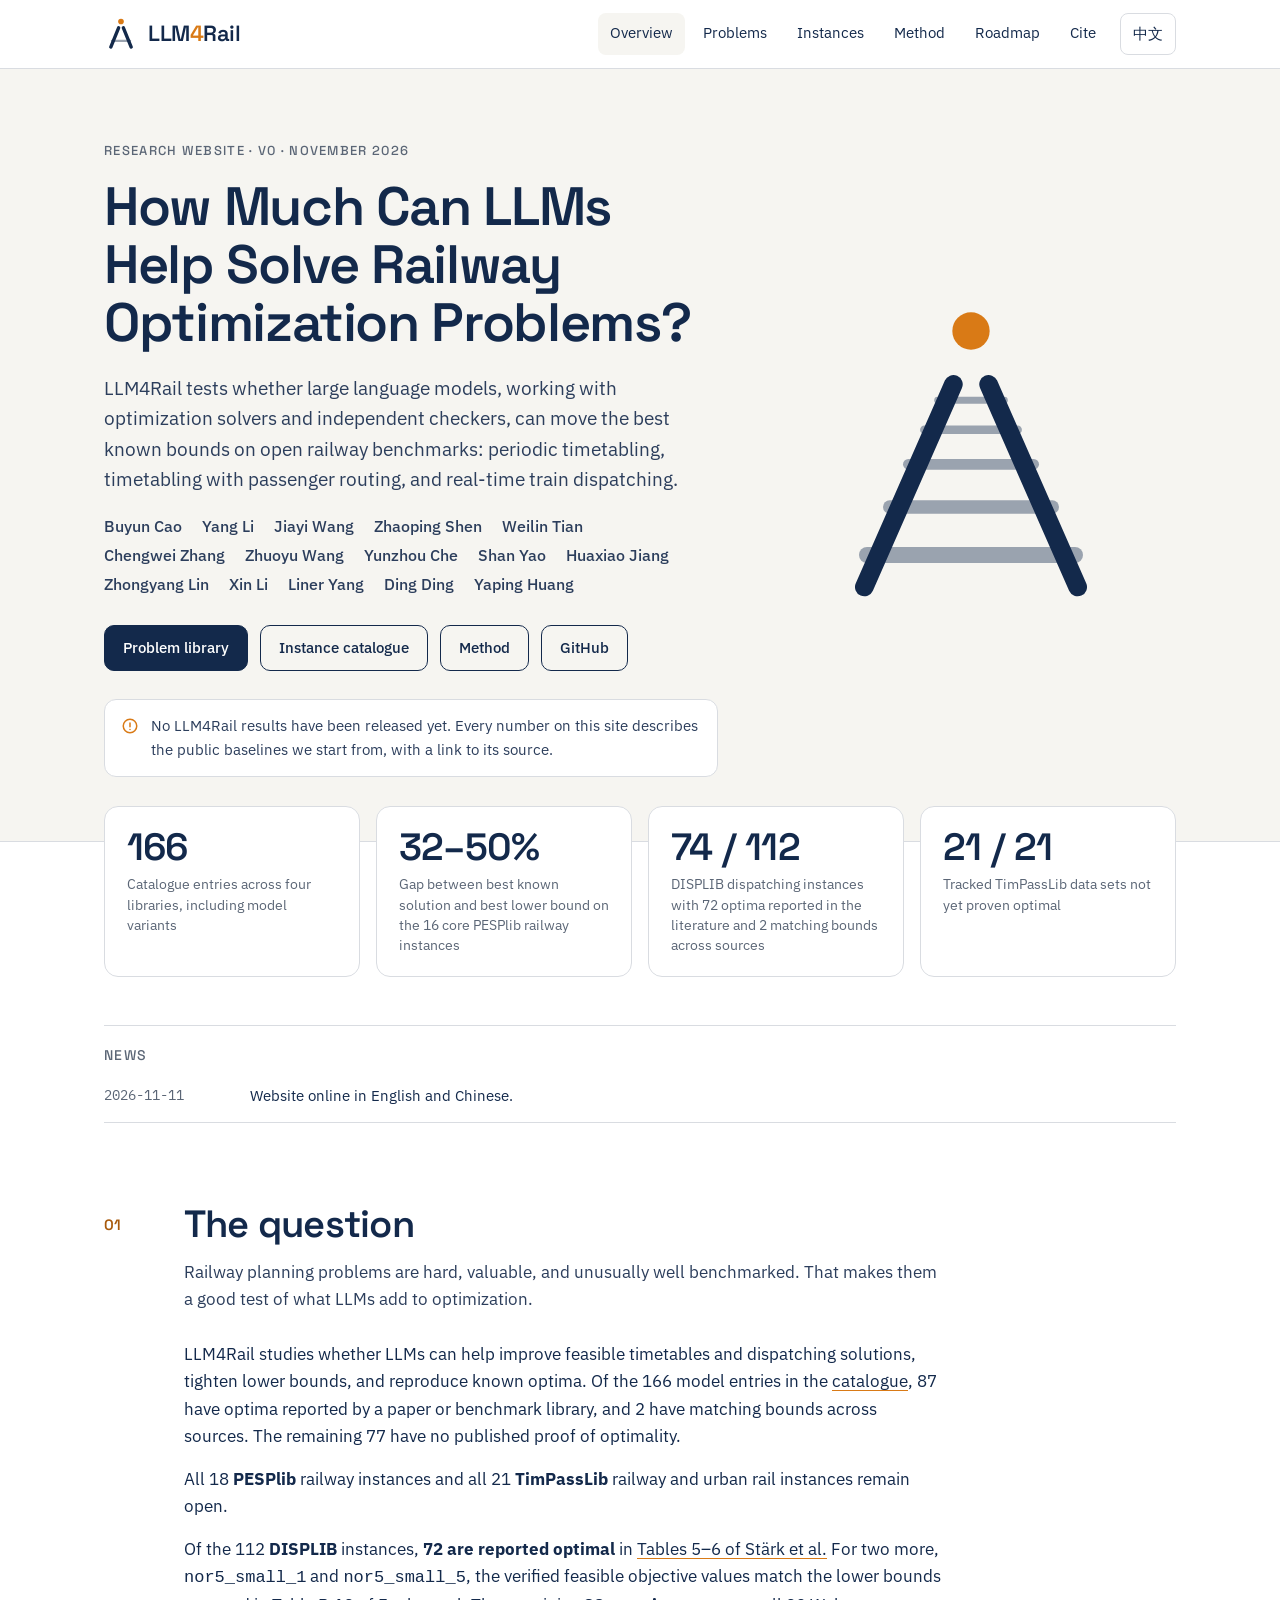
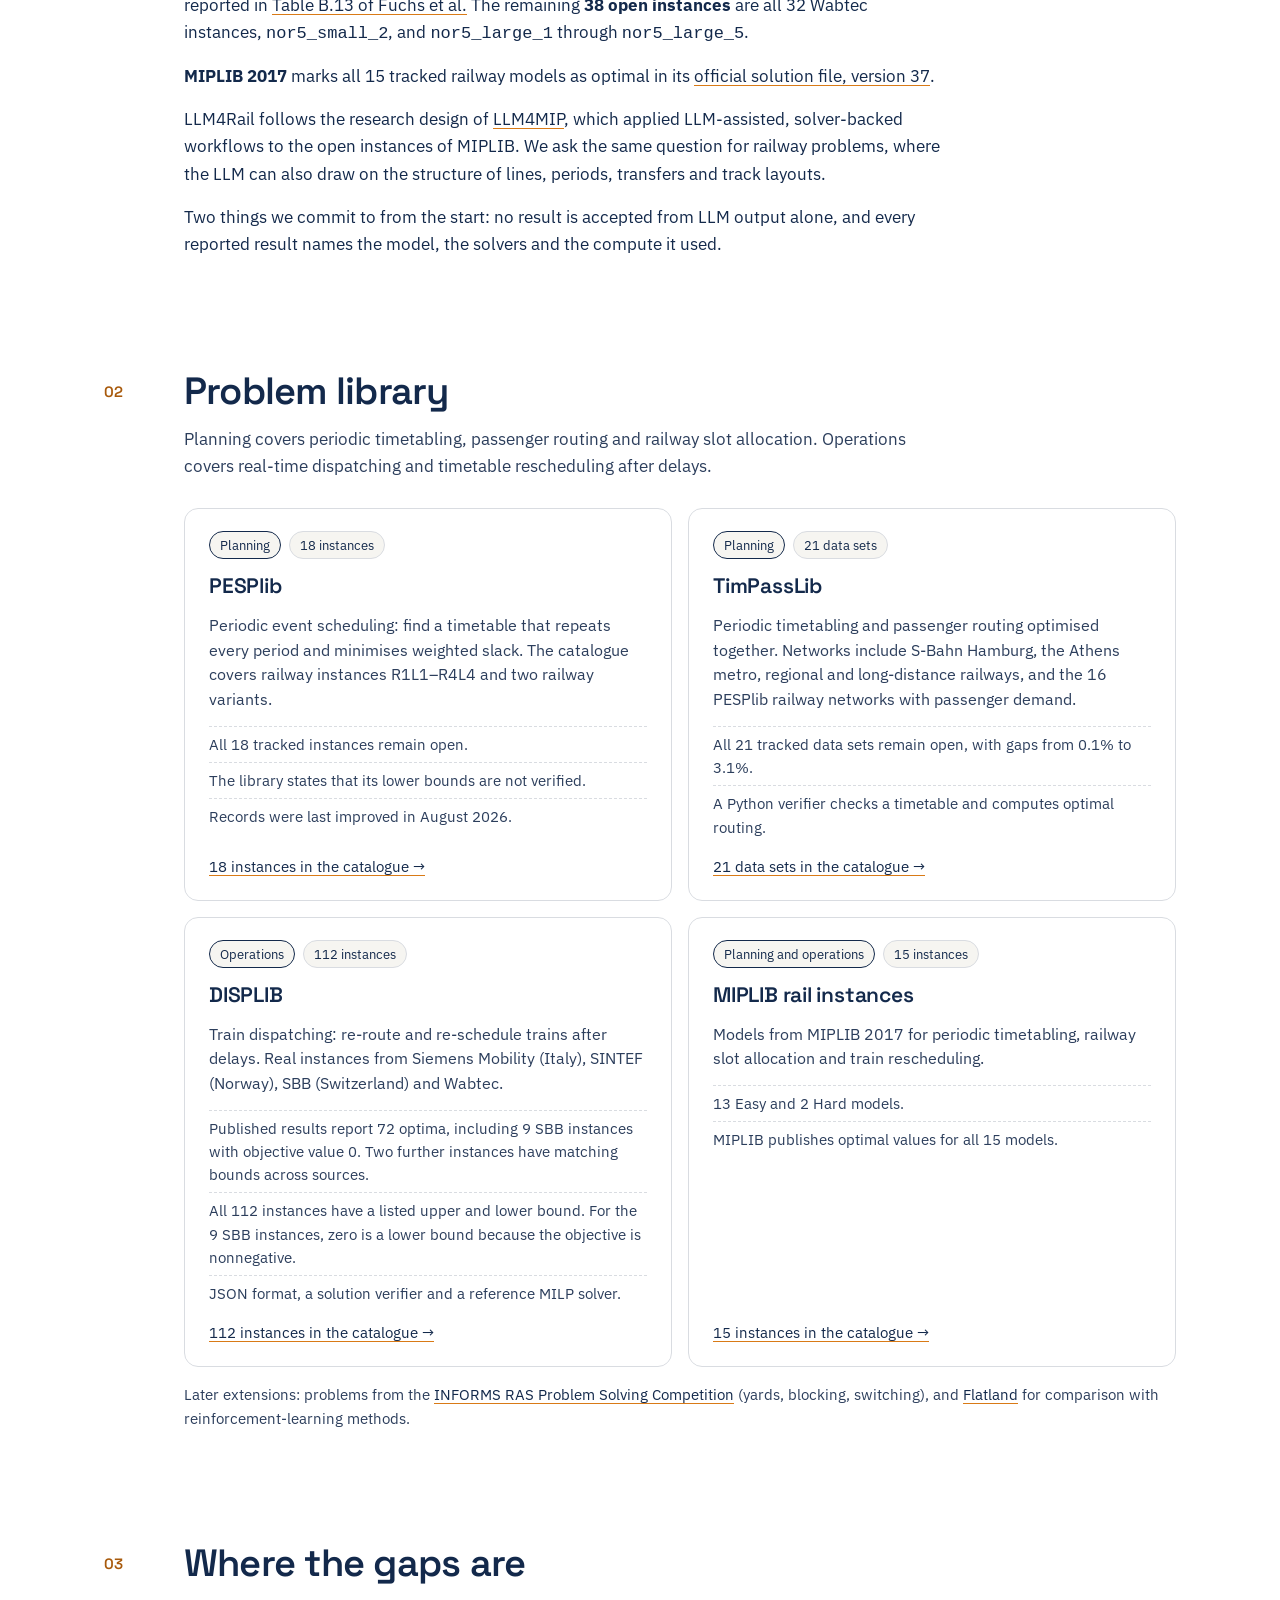
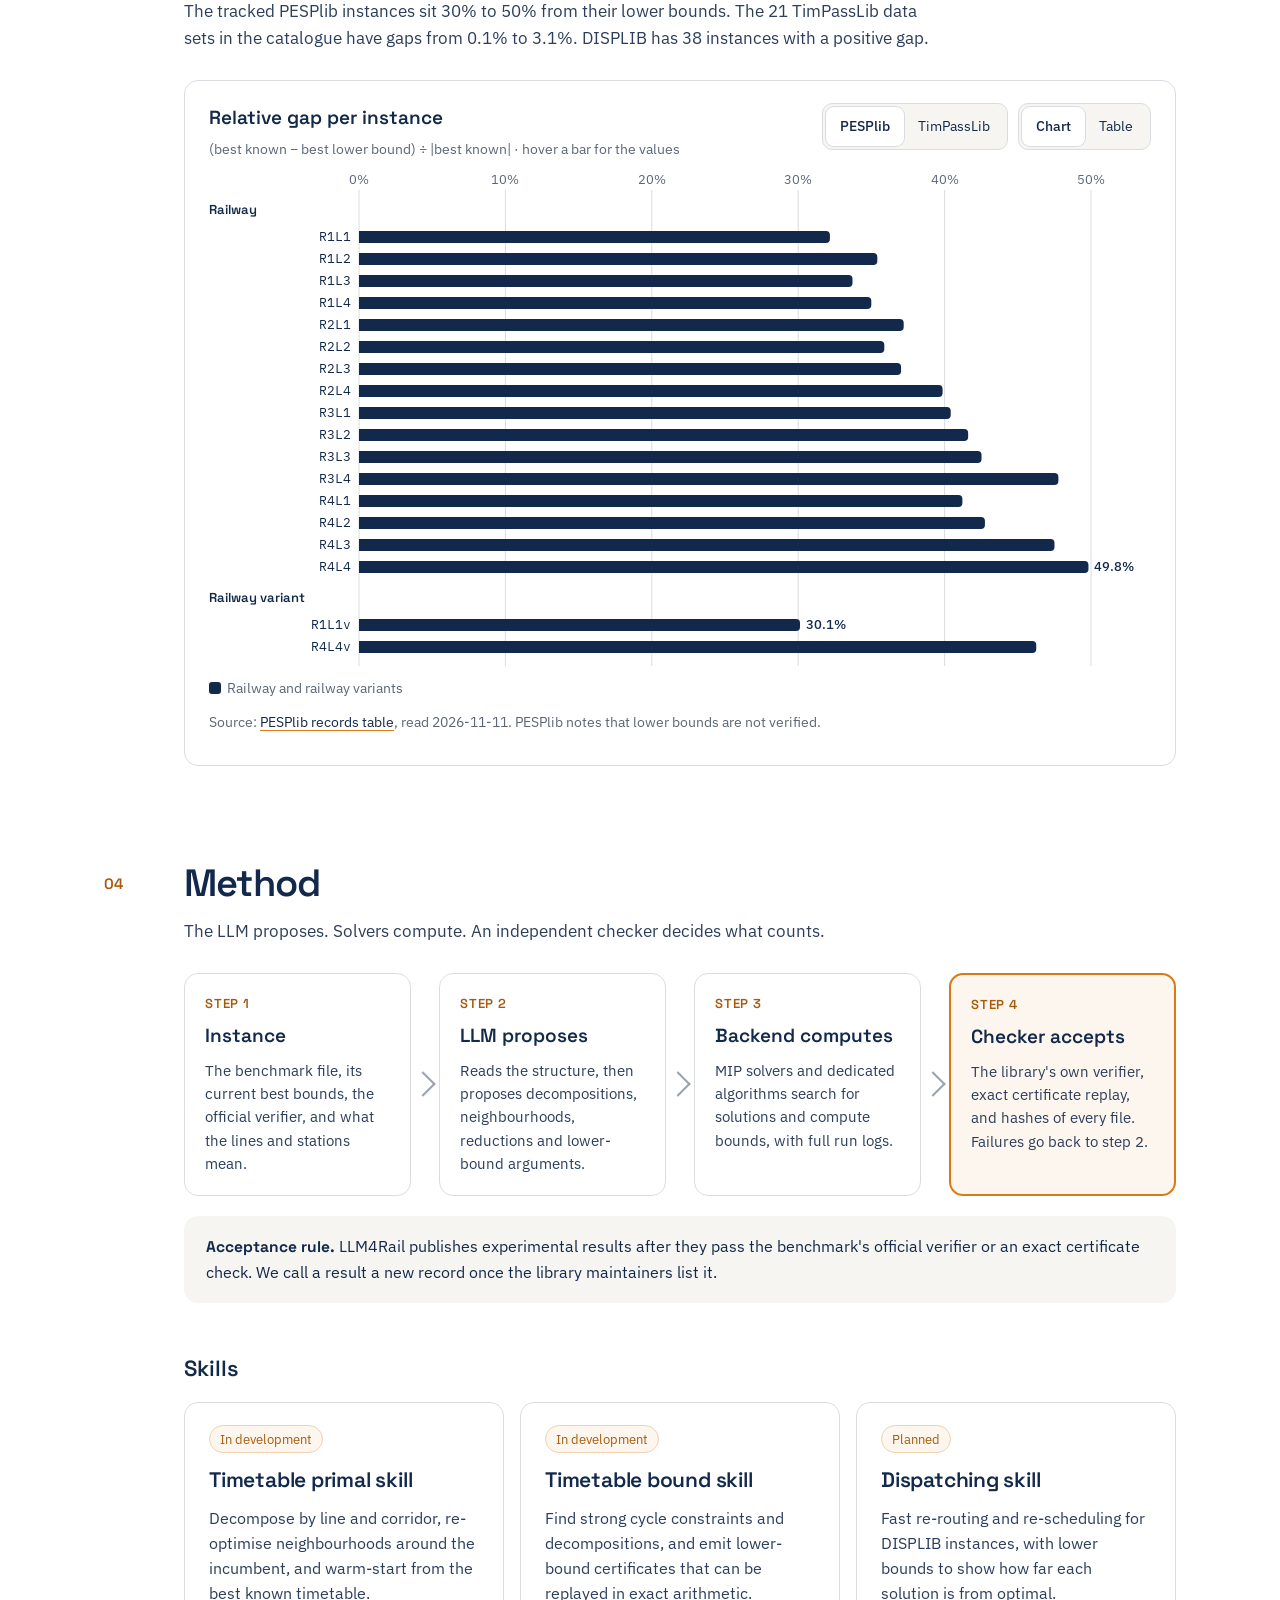
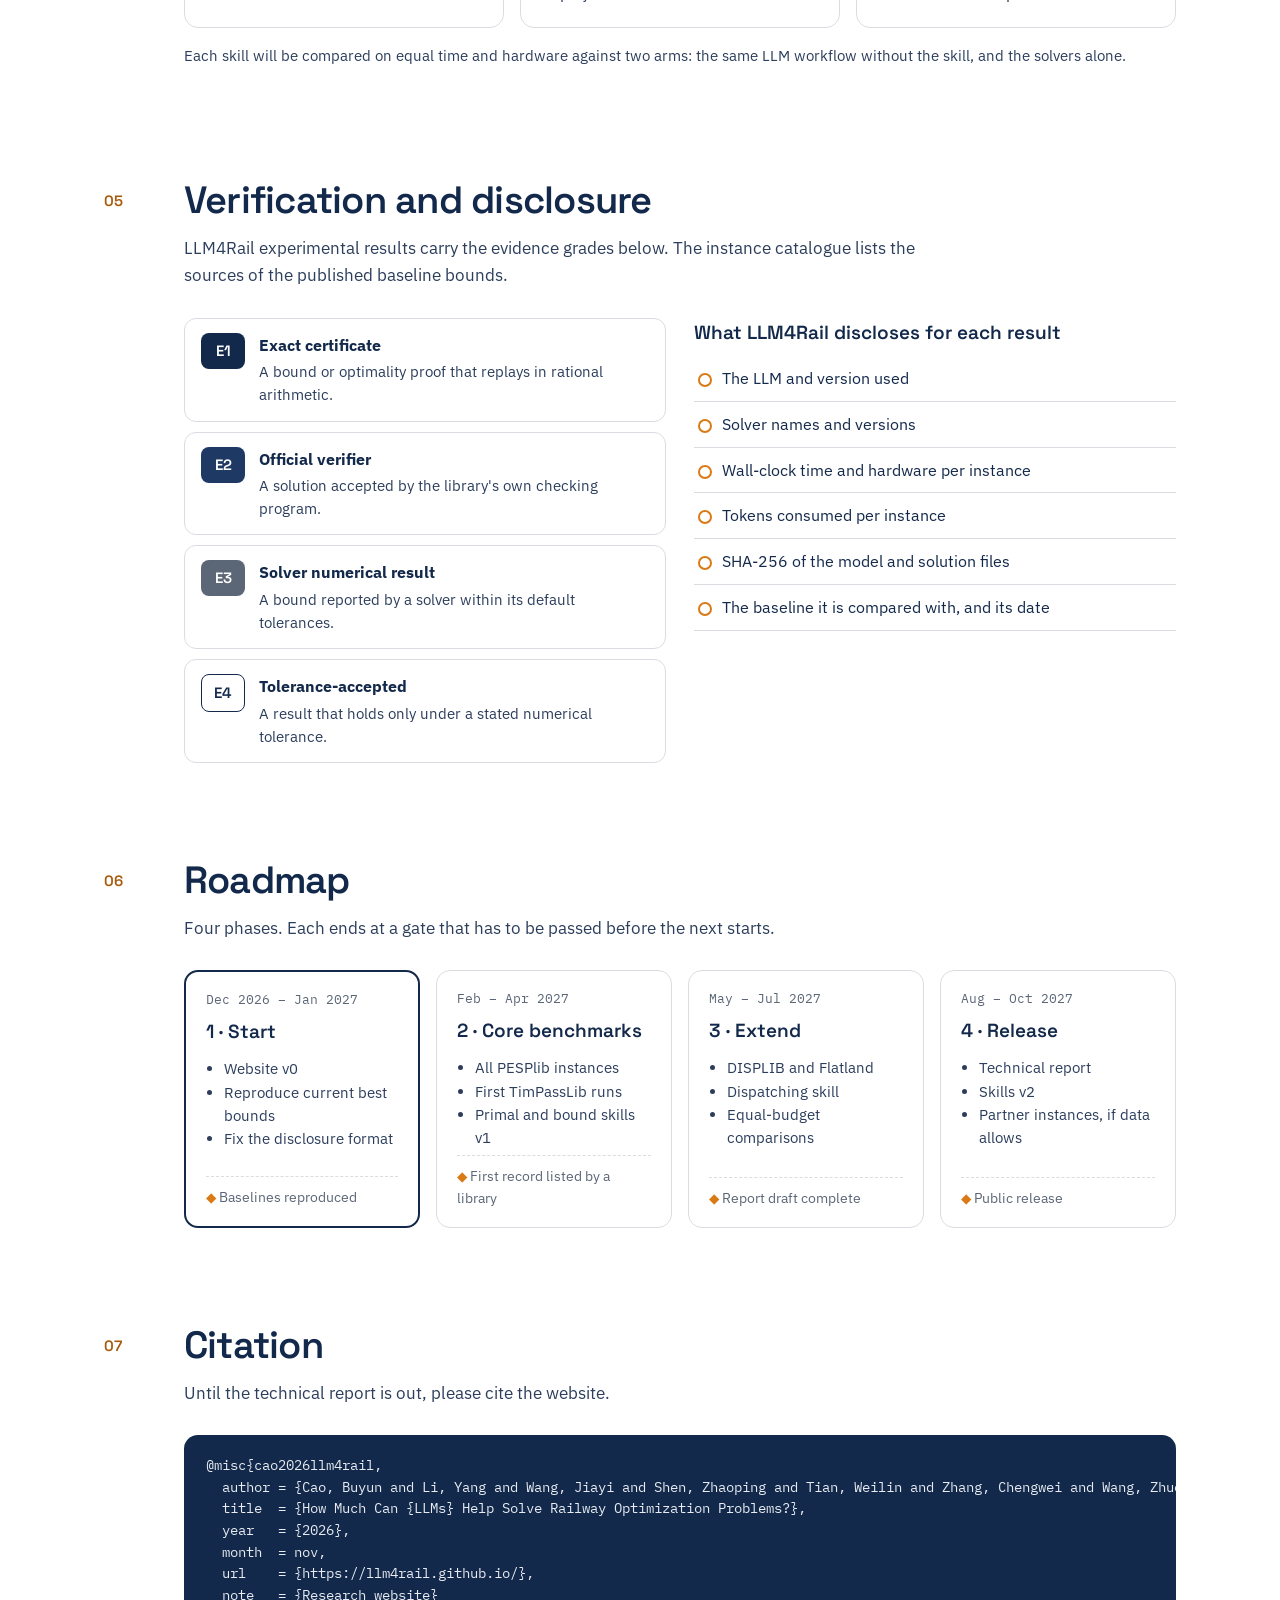
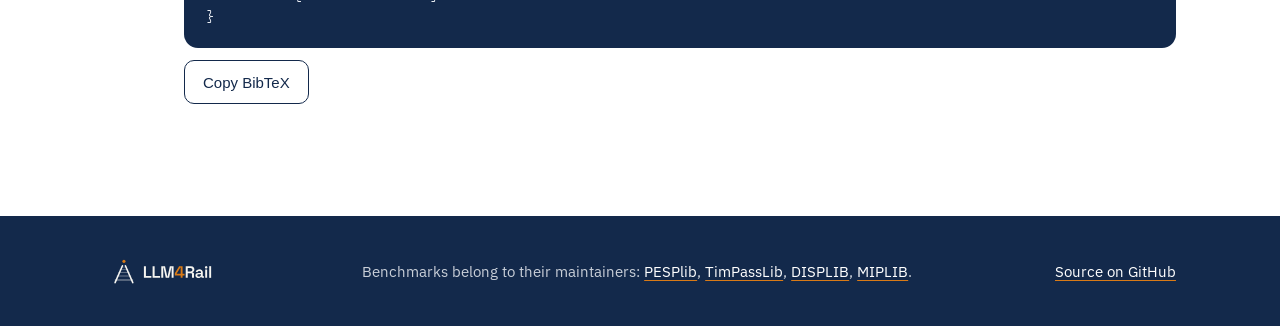
==== index.html @ 1c2a8c3b "Initial commit: LLM4Rail website" ====
<!doctype html>
<html lang="en">
<head>
<meta charset="utf-8">
<meta name="viewport" content="width=device-width, initial-scale=1">
<title>LLM4Rail · How Much Can LLMs Help Solve Railway Optimization Problems?</title>
<meta name="description" content="LLM4Rail studies whether LLM-assisted, solver-backed and independently verified workflows can move the best known bounds on open railway optimization benchmarks.">
<meta name="author" content="Buyun Cao, Yang Li, Jiayi Wang, Zhaoping Shen, Weilin Tian, Chengwei Zhang, Zhuoyu Wang, Yunzhou Che, Shan Yao, Huaxiao Jiang, Zhongyang Lin, Xin Li, Liner Yang, Ding Ding, Yaping Huang">
<link rel="canonical" href="https://llm4rail.github.io/">
<meta property="og:type" content="website">
<meta property="og:site_name" content="LLM4Rail">
<meta property="og:url" content="https://llm4rail.github.io/">
<meta property="og:title" content="LLM4Rail · How Much Can LLMs Help Solve Railway Optimization Problems?">
<meta property="og:description" content="LLM4Rail studies whether LLM-assisted, solver-backed and independently verified workflows can move the best known bounds on open railway optimization benchmarks.">
<meta property="og:image" content="https://llm4rail.github.io/assets/img/icon-512.png">
<meta property="og:locale" content="en_US">
<meta name="twitter:card" content="summary">
<link rel="alternate" hreflang="en" href="https://llm4rail.github.io/">
<link rel="alternate" hreflang="zh-CN" href="https://llm4rail.github.io/zh/">
<link rel="alternate" hreflang="x-default" href="https://llm4rail.github.io/">
<link rel="icon" href="favicon.ico" sizes="any">
<link rel="icon" href="favicon.svg" type="image/svg+xml">
<link rel="apple-touch-icon" href="apple-touch-icon.png">
<link rel="preconnect" href="https://fonts.googleapis.com">
<link rel="preconnect" href="https://fonts.gstatic.com" crossorigin>
<link rel="stylesheet" href="https://fonts.googleapis.com/css2?family=IBM+Plex+Mono:wght@400;500&family=IBM+Plex+Sans:wght@400;500;600&family=Space+Grotesk:wght@500;600&display=swap">
<link rel="stylesheet" href="assets/css/site.css">
</head>
<body>
<a class="skip" href="#main">Skip to content</a>

<header class="site-header">
  <div class="wrap">
    <a class="brand" href="index.html" aria-label="LLM4Rail home">
      <img src="assets/img/llm4rail-mark-simple.svg" alt="" width="34" height="34">
      <span>LLM<b>4</b>Rail</span>
    </a>
    <nav class="nav" aria-label="Main">
      <a href="index.html" aria-current="page">Overview</a>
      <a href="#problems">Problems</a>
      <a href="instances/index.html">Instances</a>
      <a href="#method">Method</a>
      <a href="#roadmap">Roadmap</a>
      <a href="#citation">Cite</a>
      <a class="lang-switch" href="zh/index.html" hreflang="zh-CN" lang="zh-CN">中文</a>
    </nav>
  </div>
</header>

<main id="main">
  <section class="hero">
    <div class="wrap">
      <div>
        <p class="kicker">Research website · v0 · November 2026</p>
        <h1>How Much Can LLMs Help Solve Railway Optimization Problems?</h1>
        <p class="lead">LLM4Rail tests whether large language models, working with optimization solvers and independent checkers, can move the best known bounds on open railway benchmarks: periodic timetabling, timetabling with passenger routing, and real-time train dispatching.</p>
        <div class="byline"><p class="author-line"><span>Buyun Cao</span><span>Yang Li</span><span>Jiayi Wang</span><span>Zhaoping Shen</span><span>Weilin Tian</span><span>Chengwei Zhang</span><span>Zhuoyu Wang</span><span>Yunzhou Che</span><span>Shan Yao</span><span>Huaxiao Jiang</span><span>Zhongyang Lin</span><span>Xin Li</span><span>Liner Yang</span><span>Ding Ding</span><span>Yaping Huang</span></p></div>
        <div class="btns">
          <a class="btn primary" href="#problems">Problem library</a>
          <a class="btn ghost" href="instances/index.html">Instance catalogue</a>
          <a class="btn ghost" href="#method">Method</a>
          <a class="btn ghost" href="https://github.com/LLM4Rail/llm4rail.github.io">GitHub</a>
        </div>
        <div class="notice" role="note">
          <svg width="18" height="18" viewBox="0 0 24 24" fill="none" stroke="#D97A16" stroke-width="2" stroke-linecap="round" aria-hidden="true"><circle cx="12" cy="12" r="9"></circle><path d="M12 8v5M12 16.5v.01"></path></svg>
          <span>No LLM4Rail results have been released yet. Every number on this site describes the public baselines we start from, with a link to its source.</span>
        </div>
      </div>
      <div class="hero-mark">
        <img src="assets/img/llm4rail-mark.svg" alt="LLM4Rail mark: two rails, the upper and lower bound, converging on an orange point, the optimum" width="320" height="320">
      </div>
    </div>
  </section>

  <div class="wrap">
    <div class="stats" aria-label="Benchmark baselines">
      <div class="stat"><div class="num">166</div><div class="lbl">Catalogue entries across four libraries, including model variants</div></div>
      <div class="stat"><div class="num">32–50%</div><div class="lbl">Gap between best known solution and best lower bound on the 16 core PESPlib railway instances</div></div>
      <div class="stat"><div class="num">74 / 112</div><div class="lbl">DISPLIB dispatching instances with 72 optima reported in the literature and 2 matching bounds across sources</div></div>
      <div class="stat"><div class="num">21 / 21</div><div class="lbl">Tracked TimPassLib data sets not yet proven optimal</div></div>
    </div>

    <section class="news" aria-labelledby="news-h">
      <h2 id="news-h">News</h2>
      <ul>
        <li><time datetime="2026-11-11">2026-11-11</time><span>Website online in English and Chinese.</span></li>
      </ul>
    </section>

    <!-- 01 -->
    <section class="section" id="question" aria-labelledby="q-h">
      <div class="sec-head">
        <div class="sec-num">01</div>
        <div>
          <h2 id="q-h">The question</h2>
          <p>Railway planning problems are hard, valuable, and unusually well benchmarked. That makes them a good test of what LLMs add to optimization.</p>
        </div>
      </div>
      <div class="sec-body prose">
        <p>LLM4Rail studies whether LLMs can help improve feasible timetables and dispatching solutions, tighten lower bounds, and reproduce known optima. Of the 166 model entries in the <a href="instances/index.html">catalogue</a>, 87 have optima reported by a paper or benchmark library, and 2 have matching bounds across sources. The remaining 77 have no published proof of optimality.</p>
        <p>All 18 <strong>PESPlib</strong> railway instances and all 21 <strong>TimPassLib</strong> railway and urban rail instances remain open.</p>
        <p>Of the 112 <strong>DISPLIB</strong> instances, <strong>72 are reported optimal</strong> in <a href="https://doi.org/10.4230/OASIcs.ATMOS.2026.6">Tables 5–6 of Stärk et al.</a> For two more, <code>nor5_small_1</code> and <code>nor5_small_5</code>, the verified feasible objective values match the lower bounds reported in <a href="https://doi.org/10.1016/j.jrtpm.2026.100600">Table B.13 of Fuchs et al.</a> The remaining <strong>38 open instances</strong> are all 32 Wabtec instances, <code>nor5_small_2</code>, and <code>nor5_large_1</code> through <code>nor5_large_5</code>.</p>
        <p><strong>MIPLIB 2017</strong> marks all 15 tracked railway models as optimal in its <a href="https://miplib.zib.de/downloads/miplib2017-v37.solu">official solution file, version 37</a>.</p>
        <p>LLM4Rail follows the research design of <a href="https://llm4mip.github.io/">LLM4MIP</a>, which applied LLM-assisted, solver-backed workflows to the open instances of MIPLIB. We ask the same question for railway problems, where the LLM can also draw on the structure of lines, periods, transfers and track layouts.</p>
        <p>Two things we commit to from the start: no result is accepted from LLM output alone, and every reported result names the model, the solvers and the compute it used.</p>
      </div>
    </section>

    <!-- 02 -->
    <section class="section" id="problems" aria-labelledby="p-h">
      <div class="sec-head">
        <div class="sec-num">02</div>
        <div>
          <h2 id="p-h">Problem library</h2>
          <p>Planning covers periodic timetabling, passenger routing and railway slot allocation. Operations covers real-time dispatching and timetable rescheduling after delays.</p>
        </div>
      </div>
      <div class="sec-body">
        <div class="cards">
          <article class="card">
            <div class="meta"><span class="tag track-a">Planning</span><span class="tag">18 instances</span></div>
            <h3>PESPlib</h3>
            <p>Periodic event scheduling: find a timetable that repeats every period and minimises weighted slack. The catalogue covers railway instances R1L1–R4L4 and two railway variants.</p>
            <ul class="facts">
              <li>All 18 tracked instances remain open.</li>
              <li>The library states that its lower bounds are not verified.</li>
              <li>Records were last improved in August 2026.</li>
            </ul>
            <a class="more" href="instances/index.html#PESPlib">18 instances in the catalogue →</a>
          </article>
          <article class="card">
            <div class="meta"><span class="tag track-a">Planning</span><span class="tag">21 data sets</span></div>
            <h3>TimPassLib</h3>
            <p>Periodic timetabling and passenger routing optimised together. Networks include S-Bahn Hamburg, the Athens metro, regional and long-distance railways, and the 16 PESPlib railway networks with passenger demand.</p>
            <ul class="facts">
              <li>All 21 tracked data sets remain open, with gaps from 0.1% to 3.1%.</li>
              <li>A Python verifier checks a timetable and computes optimal routing.</li>
            </ul>
            <a class="more" href="instances/index.html#TimPassLib">21 data sets in the catalogue →</a>
          </article>
          <article class="card">
            <div class="meta"><span class="tag track-a">Operations</span><span class="tag">112 instances</span></div>
            <h3>DISPLIB</h3>
            <p>Train dispatching: re-route and re-schedule trains after delays. Real instances from Siemens Mobility (Italy), SINTEF (Norway), SBB (Switzerland) and Wabtec.</p>
            <ul class="facts">
              <li>Published results report 72 optima, including 9 SBB instances with objective value 0. Two further instances have matching bounds across sources.</li>
              <li>All 112 instances have a listed upper and lower bound. For the 9 SBB instances, zero is a lower bound because the objective is nonnegative.</li>
              <li>JSON format, a solution verifier and a reference MILP solver.</li>
            </ul>
            <a class="more" href="instances/index.html#DISPLIB">112 instances in the catalogue →</a>
          </article>
          <article class="card">
            <div class="meta"><span class="tag track-a">Planning and operations</span><span class="tag">15 instances</span></div>
            <h3>MIPLIB rail instances</h3>
            <p>Models from MIPLIB 2017 for periodic timetabling, railway slot allocation and train rescheduling.</p>
            <ul class="facts">
              <li>13 Easy and 2 Hard models.</li>
              <li>MIPLIB publishes optimal values for all 15 models.</li>
            </ul>
            <a class="more" href="instances/index.html#MIPLIB%202017">15 instances in the catalogue →</a>
          </article>
        </div>
        <p class="ext">Later extensions: problems from the <a href="https://connect.informs.org/railway-applications/new-item3/problem-solving-competition681">INFORMS RAS Problem Solving Competition</a> (yards, blocking, switching), and <a href="https://flatland-association.github.io/flatland-book/intro.html">Flatland</a> for comparison with reinforcement-learning methods.</p>
      </div>
    </section>

    <!-- 03 -->
    <section class="section" id="gaps" aria-labelledby="g-h">
      <div class="sec-head">
        <div class="sec-num">03</div>
        <div>
          <h2 id="g-h">Where the gaps are</h2>
          <p>The tracked PESPlib instances sit 30% to 50% from their lower bounds. The 21 TimPassLib data sets in the catalogue have gaps from 0.1% to 3.1%. DISPLIB has 38 instances with a positive gap.</p>
        </div>
      </div>
      <div class="sec-body">
        <div class="chart-card">
          <div class="chart-top">
            <div>
              <h3>Relative gap per instance</h3>
              <p>(best known − best lower bound) ÷ |best known| · hover a bar for the values</p>
            </div>
            <div class="controls">
              <div class="seg" role="group" aria-label="Library">
                <button type="button" data-lib="PESPlib" aria-pressed="true">PESPlib</button>
                <button type="button" data-lib="TimPassLib" aria-pressed="false">TimPassLib</button>
              </div>
              <div class="seg" role="group" aria-label="View">
                <button type="button" data-view="chart" aria-pressed="true">Chart</button>
                <button type="button" data-view="table" aria-pressed="false">Table</button>
              </div>
            </div>
          </div>
          <div id="gap-chart" role="img" aria-label="Horizontal bar chart of the relative gap per instance for the selected library."></div>
          <div id="gap-table" class="table-box" hidden></div>
          <div class="legend" id="gap-legend"><span><i class="sw-rail"></i>Railway and railway variants</span></div>
          <p class="source" data-src="PESPlib">Source: <a href="https://timpasslib.aalto.fi/pesplib.html">PESPlib records table</a>, read 2026-11-11. PESPlib notes that lower bounds are not verified.</p>
          <p class="source" data-src="TimPassLib" hidden>Source: <a href="https://timpasslib.aalto.fi/solutions.html">TimPassLib solutions page</a>, read 2026-11-11. Lower bounds come from the library's routing relaxation.</p>
        </div>
      </div>
    </section>

    <!-- 04 -->
    <section class="section" id="method" aria-labelledby="m-h">
      <div class="sec-head">
        <div class="sec-num">04</div>
        <div>
          <h2 id="m-h">Method</h2>
          <p>The LLM proposes. Solvers compute. An independent checker decides what counts.</p>
        </div>
      </div>
      <div class="sec-body">
        <div class="flow">
          <div class="step"><div class="n">STEP 1</div><h3>Instance</h3><p>The benchmark file, its current best bounds, the official verifier, and what the lines and stations mean.</p></div>
          <div class="step"><div class="n">STEP 2</div><h3>LLM proposes</h3><p>Reads the structure, then proposes decompositions, neighbourhoods, reductions and lower-bound arguments.</p></div>
          <div class="step"><div class="n">STEP 3</div><h3>Backend computes</h3><p>MIP solvers and dedicated algorithms search for solutions and compute bounds, with full run logs.</p></div>
          <div class="step accept"><div class="n">STEP 4</div><h3>Checker accepts</h3><p>The library's own verifier, exact certificate replay, and hashes of every file. Failures go back to step 2.</p></div>
        </div>
        <div class="rule-box"><strong>Acceptance rule.</strong> LLM4Rail publishes experimental results after they pass the benchmark's official verifier or an exact certificate check. We call a result a new record once the library maintainers list it.</div>

        <h3 class="sub-h">Skills</h3>
        <div class="skills">
          <article class="card"><span class="pill">In development</span><h3>Timetable primal skill</h3><p>Decompose by line and corridor, re-optimise neighbourhoods around the incumbent, and warm-start from the best known timetable.</p></article>
          <article class="card"><span class="pill">In development</span><h3>Timetable bound skill</h3><p>Find strong cycle constraints and decompositions, and emit lower-bound certificates that can be replayed in exact arithmetic.</p></article>
          <article class="card"><span class="pill">Planned</span><h3>Dispatching skill</h3><p>Fast re-routing and re-scheduling for DISPLIB instances, with lower bounds to show how far each solution is from optimal.</p></article>
        </div>
        <p class="ext">Each skill will be compared on equal time and hardware against two arms: the same LLM workflow without the skill, and the solvers alone.</p>
      </div>
    </section>

    <!-- 05 -->
    <section class="section" id="verification" aria-labelledby="v-h">
      <div class="sec-head">
        <div class="sec-num">05</div>
        <div>
          <h2 id="v-h">Verification and disclosure</h2>
          <p>LLM4Rail experimental results carry the evidence grades below. The instance catalogue lists the sources of the published baseline bounds.</p>
        </div>
      </div>
      <div class="sec-body two">
        <ol class="grades">
          <li><span class="g">E1</span><div><h3>Exact certificate</h3><p>A bound or optimality proof that replays in rational arithmetic.</p></div></li>
          <li><span class="g">E2</span><div><h3>Official verifier</h3><p>A solution accepted by the library's own checking program.</p></div></li>
          <li><span class="g">E3</span><div><h3>Solver numerical result</h3><p>A bound reported by a solver within its default tolerances.</p></div></li>
          <li><span class="g">E4</span><div><h3>Tolerance-accepted</h3><p>A result that holds only under a stated numerical tolerance.</p></div></li>
        </ol>
        <div>
          <h3 class="list-h">What LLM4Rail discloses for each result</h3>
          <ul class="checklist">
            <li>The LLM and version used</li>
            <li>Solver names and versions</li>
            <li>Wall-clock time and hardware per instance</li>
            <li>Tokens consumed per instance</li>
            <li>SHA-256 of the model and solution files</li>
            <li>The baseline it is compared with, and its date</li>
          </ul>
        </div>
      </div>
    </section>

    <!-- 06 -->
    <section class="section" id="roadmap" aria-labelledby="r-h">
      <div class="sec-head">
        <div class="sec-num">06</div>
        <div>
          <h2 id="r-h">Roadmap</h2>
          <p>Four phases. Each ends at a gate that has to be passed before the next starts.</p>
        </div>
      </div>
      <div class="sec-body road">
        <div class="phase now"><span class="when">Dec 2026 – Jan 2027</span><h3>1 · Start</h3><ul><li>Website v0</li><li>Reproduce current best bounds</li><li>Fix the disclosure format</li></ul><div class="gate">Baselines reproduced</div></div>
        <div class="phase"><span class="when">Feb – Apr 2027</span><h3>2 · Core benchmarks</h3><ul><li>All PESPlib instances</li><li>First TimPassLib runs</li><li>Primal and bound skills v1</li></ul><div class="gate">First record listed by a library</div></div>
        <div class="phase"><span class="when">May – Jul 2027</span><h3>3 · Extend</h3><ul><li>DISPLIB and Flatland</li><li>Dispatching skill</li><li>Equal-budget comparisons</li></ul><div class="gate">Report draft complete</div></div>
        <div class="phase"><span class="when">Aug – Oct 2027</span><h3>4 · Release</h3><ul><li>Technical report</li><li>Skills v2</li><li>Partner instances, if data allows</li></ul><div class="gate">Public release</div></div>
      </div>
    </section>

    <!-- 07 -->
    <section class="section" id="citation" aria-labelledby="c-h">
      <div class="sec-head">
        <div class="sec-num">07</div>
        <div>
          <h2 id="c-h">Citation</h2>
          <p>Until the technical report is out, please cite the website.</p>
        </div>
      </div>
      <div class="sec-body">
<pre class="bib" id="bibtex">@misc{cao2026llm4rail,
  author = {Cao, Buyun and Li, Yang and Wang, Jiayi and Shen, Zhaoping and Tian, Weilin and Zhang, Chengwei and Wang, Zhuoyu and Che, Yunzhou and Yao, Shan and Jiang, Huaxiao and Lin, Zhongyang and Li, Xin and Yang, Liner and Ding, Ding and Huang, Yaping},
  title  = {How Much Can {LLMs} Help Solve Railway Optimization Problems?},
  year   = {2026},
  month  = nov,
  url    = {https://llm4rail.github.io/},
  note   = {Research website}
}</pre>
        <button type="button" class="btn ghost copy" id="copy-bib" data-ok="Copied" data-fail="Select the text above to copy">Copy BibTeX</button>
      </div>
    </section>
  </div>
</main>

<footer class="site-footer">
  <div class="wrap">
    <img src="assets/img/llm4rail-horizontal-reverse.svg" alt="LLM4Rail">
    <div>Benchmarks belong to their maintainers: <a href="https://timpasslib.aalto.fi/pesplib.html">PESPlib</a>, <a href="https://timpasslib.aalto.fi/solutions.html">TimPassLib</a>, <a href="https://displib.github.io/">DISPLIB</a>, <a href="https://miplib.zib.de/">MIPLIB</a>.</div>
    <div><a href="https://github.com/LLM4Rail/llm4rail.github.io">Source on GitHub</a></div>
  </div>
</footer>

<script src="assets/js/data.js"></script>
<script src="assets/js/i18n.js"></script>
<script src="assets/js/home.js"></script>
</body>
</html>
---- assets/css/site.css ----
:root {
  --navy: #13294B;
  --navy-2: #1E3A64;
  --orange: #D97A16;
  --orange-ink: #A85A0C;
  --steel: #5B6676;
  --sleeper: #9AA3AF;
  --rule: #D9DCE1;
  --paper: #F6F5F1;
  --white: #FFFFFF;
  --ink: #13294B;
  --radius: 14px;
  --max: 1120px;
  --sans: "IBM Plex Sans", "Noto Sans SC", system-ui, -apple-system, "Segoe UI", sans-serif;
  --display: "Space Grotesk", "IBM Plex Sans", system-ui, sans-serif;
  --mono: "IBM Plex Mono", ui-monospace, SFMono-Regular, Menlo, monospace;
}

* { box-sizing: border-box; }
html { scroll-behavior: smooth; }
body { margin: 0; font-family: var(--sans); color: var(--ink); background: var(--white); line-height: 1.6; font-size: 17px; -webkit-font-smoothing: antialiased; }
img, svg { max-width: 100%; }
a { color: var(--navy); text-decoration-color: var(--orange); text-underline-offset: 3px; }
a:hover { color: var(--orange-ink); }
:focus-visible { outline: 3px solid var(--orange); outline-offset: 2px; border-radius: 4px; }

.skip { position: absolute; left: -999px; top: 8px; background: var(--navy); color: var(--white); padding: 8px 14px; border-radius: 8px; z-index: 100; }
.skip:focus { left: 8px; }

.wrap { max-width: var(--max); margin: 0 auto; padding: 0 24px; }

/* Header */
.site-header { position: sticky; top: 0; z-index: 50; background: rgba(255,255,255,0.94); backdrop-filter: blur(8px); border-bottom: 1px solid var(--rule); }
.site-header .wrap { display: flex; align-items: center; justify-content: space-between; gap: 16px; min-height: 68px; flex-wrap: wrap; }
.brand { display: flex; align-items: center; gap: 10px; text-decoration: none; }
.brand img { width: 34px; height: 34px; }
.brand span { font-family: var(--display); font-weight: 600; font-size: 22px; letter-spacing: -0.02em; color: var(--navy); }
.brand span b { color: var(--orange); font-weight: 600; }
.nav { display: flex; gap: 6px; flex-wrap: wrap; }
.nav a { text-decoration: none; font-size: 15px; padding: 8px 12px; border-radius: 8px; color: var(--navy); }
.nav a:hover, .nav a[aria-current="page"] { background: var(--paper); color: var(--navy); }

/* Hero */
.hero { background: var(--paper); border-bottom: 1px solid var(--rule); }
.hero .wrap { display: grid; grid-template-columns: minmax(0, 1.5fr) minmax(0, 1fr); gap: 48px; align-items: center; padding-top: 72px; padding-bottom: 64px; }
.kicker { font-family: var(--display); font-size: 13px; font-weight: 500; letter-spacing: 0.1em; text-transform: uppercase; color: var(--steel); margin: 0 0 16px; }
.hero h1 { font-family: var(--display); font-weight: 600; letter-spacing: -0.025em; font-size: clamp(34px, 5vw, 54px); line-height: 1.08; margin: 0 0 20px; }
.hero .lead { font-size: 19px; color: #2C3E5C; margin: 0 0 20px; max-width: 640px; }
.byline { margin: 0 0 28px; }
.author-line { display: flex; flex-wrap: wrap; gap: 4px 20px; margin: 0; font-size: 15.5px; font-weight: 500; color: #2C3E5C; }
.author-line span { white-space: nowrap; }
.hero-mark { display: flex; justify-content: center; }
.hero-mark img { width: min(320px, 80%); }
.btns { display: flex; gap: 12px; flex-wrap: wrap; }
.btn { display: inline-flex; align-items: center; gap: 8px; min-height: 44px; padding: 10px 18px; border-radius: 10px; font-size: 15px; font-weight: 500; text-decoration: none; border: 1px solid var(--navy); }
.btn.primary { background: var(--navy); color: var(--white); }
.btn.primary:hover { background: var(--navy-2); color: var(--white); }
.btn.ghost { background: transparent; color: var(--navy); }
.btn.ghost:hover { background: var(--white); color: var(--navy); }

.notice { margin-top: 28px; display: flex; gap: 12px; align-items: flex-start; background: var(--white); border: 1px solid var(--rule); border-radius: 12px; padding: 14px 16px; font-size: 15px; color: #2C3E5C; max-width: 640px; }
.notice svg { flex: none; margin-top: 3px; }

/* Stats */
.stats { display: grid; grid-template-columns: repeat(4, minmax(0, 1fr)); gap: 16px; margin: -36px auto 0; position: relative; }
.stat { background: var(--white); border: 1px solid var(--rule); border-radius: var(--radius); padding: 20px 22px; }
.stat .num { font-family: var(--display); font-size: 38px; font-weight: 600; letter-spacing: -0.02em; line-height: 1.1; }
.stat .lbl { font-size: 14px; color: var(--steel); margin-top: 6px; line-height: 1.45; }

/* News */
.news { margin-top: 48px; border-top: 1px solid var(--rule); border-bottom: 1px solid var(--rule); }
.news ul { list-style: none; margin: 0; padding: 0; }
.news li { display: grid; grid-template-columns: 130px minmax(0, 1fr); gap: 16px; padding: 14px 0; border-bottom: 1px solid var(--rule); font-size: 15px; }
.news li:last-child { border-bottom: 0; }
.news time { font-family: var(--mono); font-size: 14px; color: var(--steel); }
.news h2 { font-family: var(--display); font-size: 14px; letter-spacing: 0.1em; text-transform: uppercase; color: var(--steel); font-weight: 500; margin: 18px 0 4px; }

/* Sections */
.section { padding: 80px 0 16px; scroll-margin-top: 72px; }
.sec-head { display: grid; grid-template-columns: 72px minmax(0, 1fr); gap: 8px; margin-bottom: 28px; }
.sec-num { font-family: var(--display); font-size: 15px; font-weight: 600; color: var(--orange-ink); padding-top: 10px; }
.sec-head h2 { font-family: var(--display); font-size: clamp(28px, 3.4vw, 38px); letter-spacing: -0.02em; line-height: 1.15; margin: 0 0 12px; font-weight: 600; }
.sec-head p { margin: 0; color: #2C3E5C; max-width: 760px; }
.sec-body { margin-left: 80px; }
.prose { max-width: 760px; }
.prose p { margin: 0 0 16px; }

/* Cards */
.cards { display: grid; grid-template-columns: repeat(2, minmax(0, 1fr)); gap: 16px; }
.card { border: 1px solid var(--rule); border-radius: var(--radius); padding: 22px 24px; background: var(--white); display: flex; flex-direction: column; gap: 10px; }
.card h3 { font-family: var(--display); font-size: 21px; margin: 0; letter-spacing: -0.01em; font-weight: 600; }
.card p { margin: 0; font-size: 15.5px; color: #2C3E5C; }
.card .meta { display: flex; flex-wrap: wrap; gap: 8px; }
.tag { font-size: 12.5px; padding: 3px 10px; border-radius: 999px; background: var(--paper); color: var(--navy); border: 1px solid var(--rule); white-space: nowrap; }
.tag.track-a { border-color: var(--navy); }
.card .facts { margin: 4px 0 0; padding: 0; list-style: none; font-size: 14.5px; color: #2C3E5C; }
.card .facts li { padding: 6px 0; border-top: 1px dashed var(--rule); }
.card .more { margin-top: auto; font-size: 14.5px; }
.ext { margin-top: 16px; font-size: 15px; color: #2C3E5C; }

/* Chart */
.chart-card { border: 1px solid var(--rule); border-radius: var(--radius); padding: 22px 24px 18px; }
.chart-top { display: flex; justify-content: space-between; align-items: flex-start; gap: 16px; flex-wrap: wrap; margin-bottom: 8px; }
.chart-top h3 { font-family: var(--display); font-size: 19px; margin: 0; font-weight: 600; }
.chart-top p { margin: 4px 0 0; font-size: 14px; color: var(--steel); }
.seg { display: inline-flex; border: 1px solid var(--rule); border-radius: 10px; padding: 3px; background: var(--paper); }
.seg button { font: inherit; font-size: 14px; border: 0; background: transparent; color: var(--navy); padding: 8px 14px; border-radius: 8px; cursor: pointer; min-height: 36px; }
.seg button[aria-pressed="true"] { background: var(--white); box-shadow: 0 0 0 1px var(--rule); font-weight: 500; }
#gap-chart { position: relative; }
#gap-chart svg { display: block; width: 100%; height: auto; overflow: visible; }
#gap-chart .bar { fill: var(--navy); }
#gap-chart .bar.bus { fill: var(--sleeper); }
#gap-chart .row:hover .bar, #gap-chart .row:focus .bar { fill: var(--orange); }
#gap-chart .row { cursor: default; outline: none; }
#gap-chart text { font-family: var(--sans); font-size: 12.5px; fill: var(--steel); }
#gap-chart .ylab { fill: var(--navy); font-family: var(--mono); font-size: 12.5px; }
#gap-chart .grp { font-family: var(--display); font-weight: 600; fill: var(--navy); font-size: 13px; }
#gap-chart .grid { stroke: var(--rule); stroke-width: 1; }
#gap-chart .val { fill: var(--navy); font-weight: 500; }
.tip { position: absolute; pointer-events: none; background: var(--navy); color: var(--white); border-radius: 10px; padding: 10px 12px; font-size: 13px; line-height: 1.5; min-width: 220px; opacity: 0; transform: translateY(4px); transition: opacity .12s, transform .12s; z-index: 5; }
.tip.on { opacity: 1; transform: none; }
.tip b { font-family: var(--mono); font-weight: 500; }
.tip .k { color: #C9CFD8; }
.legend { display: flex; gap: 18px; flex-wrap: wrap; font-size: 13.5px; color: var(--steel); margin-top: 6px; }
.legend i { display: inline-block; width: 12px; height: 12px; border-radius: 3px; vertical-align: -1px; margin-right: 6px; }
.source { font-size: 13.5px; color: var(--steel); margin-top: 12px; }

/* Tables */
.table-box { overflow: auto; border: 1px solid var(--rule); border-radius: var(--radius); }
table { border-collapse: collapse; width: 100%; font-size: 14.5px; }
th, td { text-align: left; padding: 11px 14px; border-bottom: 1px solid var(--rule); vertical-align: top; }
th { font-weight: 600; background: var(--paper); position: sticky; top: 0; white-space: nowrap; }
td.num, th.num { text-align: right; font-variant-numeric: tabular-nums; white-space: nowrap; }
td.nw { white-space: nowrap; }
td.mono { font-family: var(--mono); font-size: 13.5px; white-space: nowrap; }
tbody tr:last-child td { border-bottom: 0; }
tbody tr:hover { background: #FBFAF7; }
.status { display: inline-flex; align-items: center; gap: 6px; font-size: 13px; white-space: nowrap; }
.status::before { content: ""; width: 8px; height: 8px; border-radius: 50%; background: var(--sleeper); }

#cat-box { max-height: min(78vh, 900px); }
th { z-index: 1; }

/* Workflow */
.flow { display: grid; grid-template-columns: repeat(4, minmax(0, 1fr)); gap: 28px; position: relative; }
.step { border: 1px solid var(--rule); border-radius: var(--radius); padding: 20px; position: relative; background: var(--white); }
.step:not(:last-child)::after { content: ""; position: absolute; right: -22px; top: 50%; width: 16px; height: 16px; border-top: 2px solid var(--sleeper); border-right: 2px solid var(--sleeper); transform: translateY(-50%) rotate(45deg); }
.step .n { font-family: var(--display); font-size: 13px; font-weight: 600; color: var(--orange-ink); letter-spacing: 0.06em; }
.step h3 { font-family: var(--display); font-size: 19px; margin: 6px 0 8px; font-weight: 600; }
.step p { margin: 0; font-size: 14.5px; color: #2C3E5C; }
.step.accept { border: 2px solid var(--orange); background: #FDF6EE; }
.rule-box { margin-top: 20px; background: var(--paper); border-radius: var(--radius); padding: 18px 22px; font-size: 15.5px; }
.rule-box strong { font-family: var(--display); }

/* Skills */
.skills { display: grid; grid-template-columns: repeat(3, minmax(0, 1fr)); gap: 16px; }
.pill { align-self: flex-start; font-size: 12.5px; padding: 3px 10px; border-radius: 999px; background: #FDF6EE; color: var(--orange-ink); border: 1px solid #F0D2B0; }

/* Evidence */
.grades { list-style: none; padding: 0; margin: 0; display: grid; gap: 10px; }
.grades li { display: grid; grid-template-columns: 44px minmax(0, 1fr); gap: 14px; align-items: start; border: 1px solid var(--rule); border-radius: 12px; padding: 14px 16px; }
.grades .g { font-family: var(--display); font-weight: 600; font-size: 15px; background: var(--navy); color: var(--white); border-radius: 8px; text-align: center; padding: 6px 0; }
.grades li:nth-child(2) .g { background: var(--navy-2); }
.grades li:nth-child(3) .g { background: var(--steel); }
.grades li:nth-child(4) .g { background: var(--white); color: var(--navy); border: 1px solid var(--navy); }
.grades h3 { margin: 0 0 2px; font-size: 16px; }
.grades p { margin: 0; font-size: 14.5px; color: #2C3E5C; }
.two { display: grid; grid-template-columns: repeat(2, minmax(0, 1fr)); gap: 28px; }
.checklist { list-style: none; padding: 0; margin: 0; }
.checklist li { padding: 10px 0 10px 28px; border-bottom: 1px solid var(--rule); position: relative; font-size: 15.5px; }
.checklist li::before { content: ""; position: absolute; left: 4px; top: 17px; width: 10px; height: 10px; border-radius: 50%; border: 2px solid var(--orange); }

/* Roadmap */
.road { display: grid; grid-template-columns: repeat(4, minmax(0, 1fr)); gap: 16px; }
.phase { border: 1px solid var(--rule); border-radius: var(--radius); padding: 18px 20px; display: flex; flex-direction: column; gap: 6px; }
.phase.now { border: 2px solid var(--navy); }
.phase .when { font-family: var(--mono); font-size: 13px; color: var(--steel); }
.phase h3 { font-family: var(--display); margin: 0; font-size: 19px; font-weight: 600; }
.phase ul { margin: 4px 0 0; padding-left: 18px; font-size: 14.5px; color: #2C3E5C; }
.phase .gate { margin-top: auto; padding-top: 10px; border-top: 1px dashed var(--rule); font-size: 13.5px; color: var(--steel); }
.phase .gate::before { content: "◆ "; color: var(--orange); }

/* Citation */
pre.bib { background: var(--navy); color: #E8ECF2; border-radius: var(--radius); padding: 20px 22px; overflow-x: auto; font-family: var(--mono); font-size: 13.5px; line-height: 1.6; margin: 0; }
.copy { margin-top: 12px; }
.sub-h { font-family: var(--display); font-size: 22px; font-weight: 600; margin: 48px 0 16px; }
.list-h { font-family: var(--display); font-size: 19px; font-weight: 600; margin: 0 0 8px; }
html[lang^="zh"] .sub-h, html[lang^="zh"] .list-h { font-family: inherit; font-weight: 700; }
.legend .sw-rail { background: var(--navy); }
.legend .sw-bus { background: var(--sleeper); }
.dl { margin-top: 16px; }

/* Footer */
.site-footer { margin-top: 96px; background: var(--navy); color: #C9CFD8; }
.site-footer .wrap { display: flex; justify-content: space-between; align-items: center; gap: 24px; flex-wrap: wrap; padding-top: 36px; padding-bottom: 36px; font-size: 14.5px; }
.site-footer a { color: var(--white); }
.site-footer img { height: 40px; width: auto; }

/* Instances page */
.page-head { background: var(--paper); border-bottom: 1px solid var(--rule); }
.page-head .wrap { padding-top: 56px; padding-bottom: 40px; }
.page-head h1 { font-family: var(--display); font-size: clamp(32px, 4vw, 44px); letter-spacing: -0.02em; line-height: 1.15; margin: 0 0 12px; font-weight: 600; }
.page-head p { margin: 0; max-width: 760px; color: #2C3E5C; }
.toolbar { display: flex; flex-wrap: wrap; gap: 12px; align-items: flex-end; margin: 28px 0 16px; }
.field { display: flex; flex-direction: column; gap: 4px; font-size: 13.5px; color: var(--steel); }
.field input, .field select { font: inherit; font-size: 15px; color: var(--navy); border: 1px solid var(--rule); border-radius: 10px; padding: 9px 12px; min-height: 44px; background: var(--white); min-width: 200px; }
.count { margin-left: auto; font-size: 14px; color: var(--steel); align-self: center; }
.dl { display: flex; gap: 10px; flex-wrap: wrap; }
.callout { margin-top: 24px; border: 1px solid var(--rule); border-left: 0; border-radius: var(--radius); padding: 18px 22px; background: var(--paper); font-size: 15px; }
.callout h2 { font-family: var(--display); font-size: 18px; margin: 0 0 6px; }
.callout p { margin: 0 0 8px; }

/* Responsive */
@media (max-width: 960px) {
  .hero .wrap { grid-template-columns: 1fr; }
  .hero-mark { display: none; }
  .stats { grid-template-columns: repeat(2, minmax(0, 1fr)); margin-top: 24px; }
  .sec-body { margin-left: 0; }
  .sec-head { grid-template-columns: 1fr; }
  .sec-num { padding-top: 0; }
  .flow, .road, .skills { grid-template-columns: repeat(2, minmax(0, 1fr)); }
  .step:not(:last-child)::after { display: none; }
  .two, .cards { grid-template-columns: 1fr; }
}
@media (max-width: 720px) {
  .site-header .wrap { flex-wrap: nowrap; min-height: 56px; gap: 10px; }
  .brand { flex: none; }
  .brand span { font-size: 19px; }
  .brand img { width: 28px; height: 28px; }
  .nav { flex: 1 1 auto; min-width: 0; flex-wrap: nowrap; overflow-x: auto; scrollbar-width: none; -webkit-overflow-scrolling: touch; margin-right: -24px; padding-right: 24px; mask-image: linear-gradient(to right, #000 85%, transparent); }
  .nav::-webkit-scrollbar { display: none; }
  .nav a { white-space: nowrap; padding: 8px 10px; font-size: 14.5px; }
  .nav { mask-image: none; }
  .nav .lang-switch { position: sticky; right: 0; background: var(--white); box-shadow: -14px 0 12px -2px rgba(255,255,255,0.95); }
  .section { scroll-margin-top: 60px; }
}
@media (max-width: 560px) {
  body { font-size: 16px; }
  .hero .wrap { padding-top: 44px; padding-bottom: 40px; }
  .author-line { gap: 2px 14px; font-size: 14.5px; }
  .stats, .flow, .road, .skills { grid-template-columns: 1fr; }
  .news li { grid-template-columns: 1fr; gap: 2px; }
  .count { margin-left: 0; }
}
@media (prefers-reduced-motion: reduce) { html { scroll-behavior: auto; } .tip { transition: none; } }

/* Language switch */
.lang-switch { display: inline-flex; align-items: center; gap: 6px; font-size: 14px; padding: 7px 12px; border-radius: 8px; border: 1px solid var(--rule); text-decoration: none; color: var(--navy); margin-left: 6px; }
.lang-switch:hover { background: var(--paper); color: var(--navy); }
html[lang^="zh"] body { font-family: "Noto Sans SC", "IBM Plex Sans", system-ui, sans-serif; }
html[lang^="zh"] .hero h1 { letter-spacing: 0; line-height: 1.2; }
html[lang^="zh"] .sec-head h2, html[lang^="zh"] .page-head h1 { letter-spacing: 0; }
html[lang^="zh"] .kicker { letter-spacing: 0.06em; }

/* Status dots */
.status.s-optimal::before { background: #2E7D4F; }
.status.s-open::before { background: var(--orange); }
.status.s-no_bound::before { background: transparent; border: 1.5px solid var(--sleeper); width: 7px; height: 7px; }

/* Chart controls */
.controls { display: flex; gap: 10px; flex-wrap: wrap; }
.chart-note { font-size: 13.5px; color: var(--steel); margin: 4px 0 0; min-height: 1em; }
[hidden] { display: none !important; }
html[lang^="zh"] .hero h1 { font-size: clamp(30px, 4.2vw, 46px); }
td .lib { display: block; white-space: nowrap; font-weight: 500; }
td .sub { display: block; font-size: 13px; color: var(--steel); }
.wide .wrap { max-width: 1320px; }
td.rec { min-width: 160px; }
td.num .lib { font-weight: 400; }
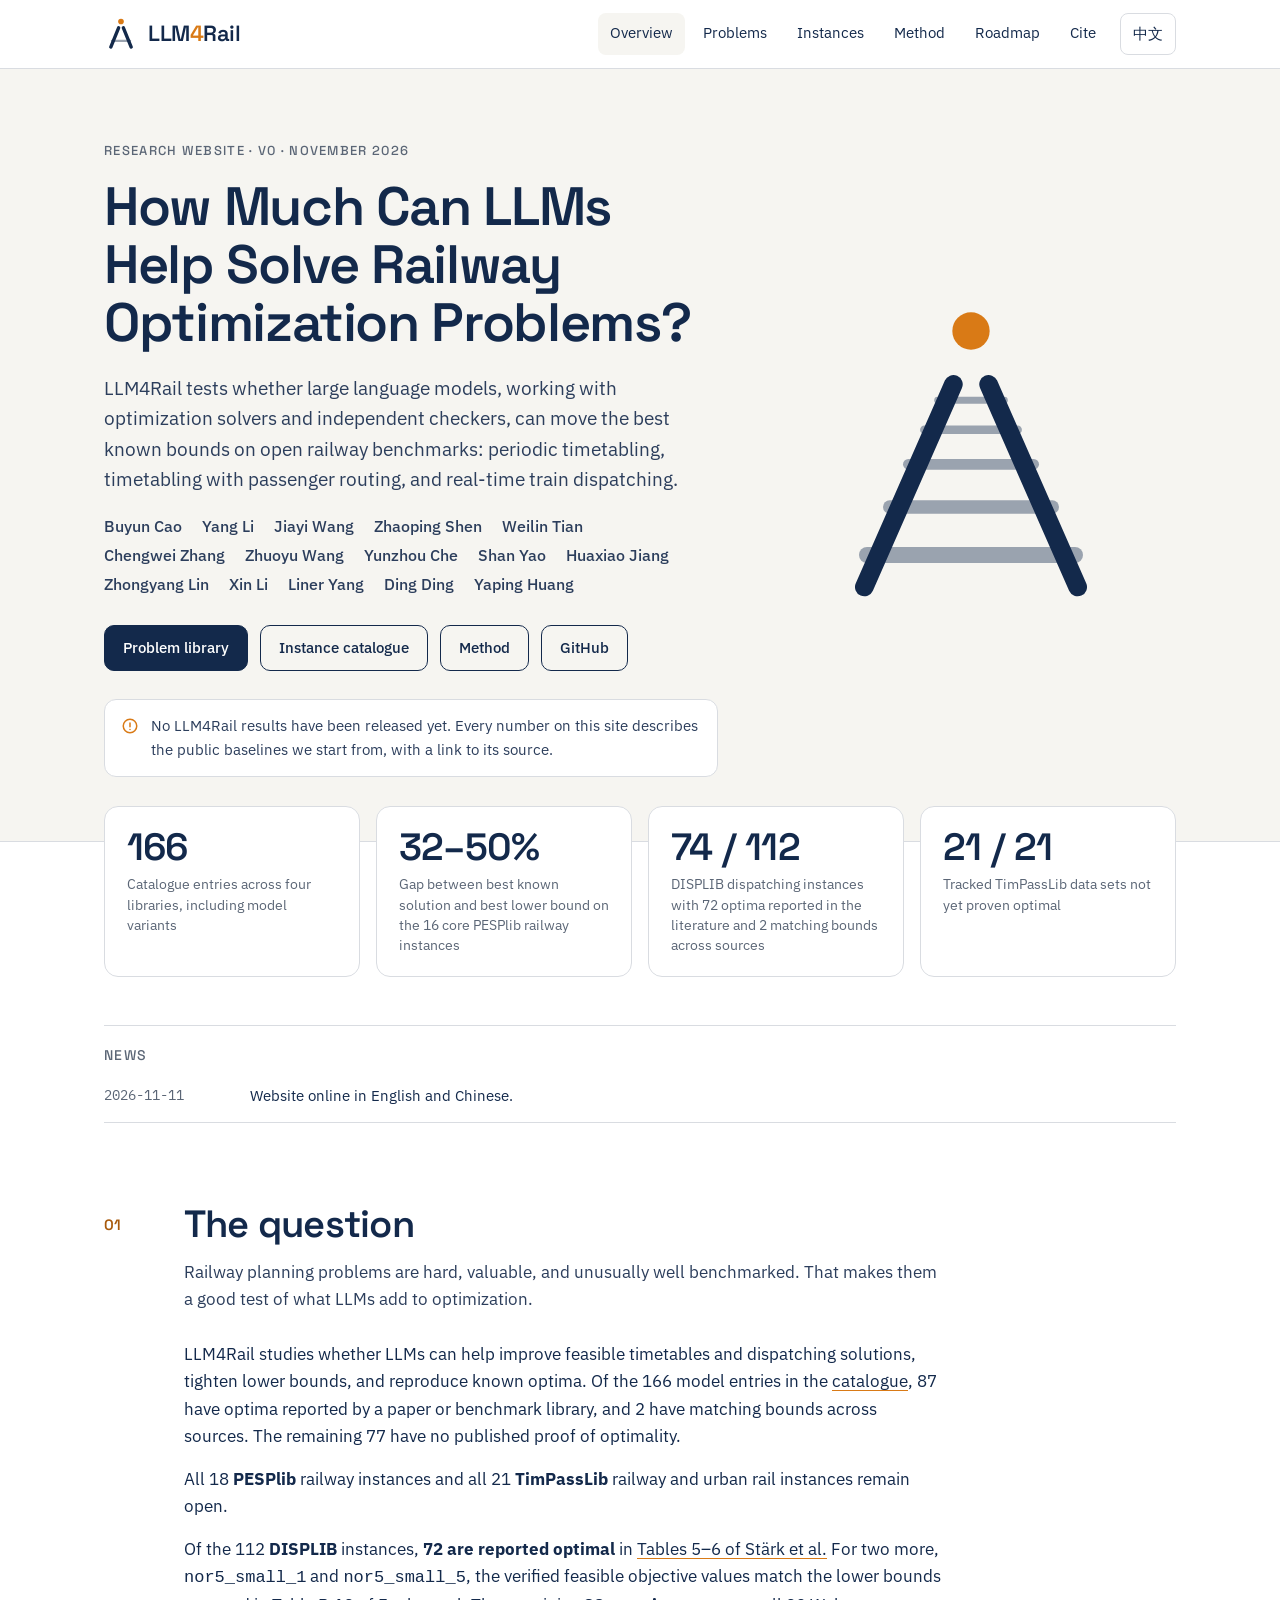
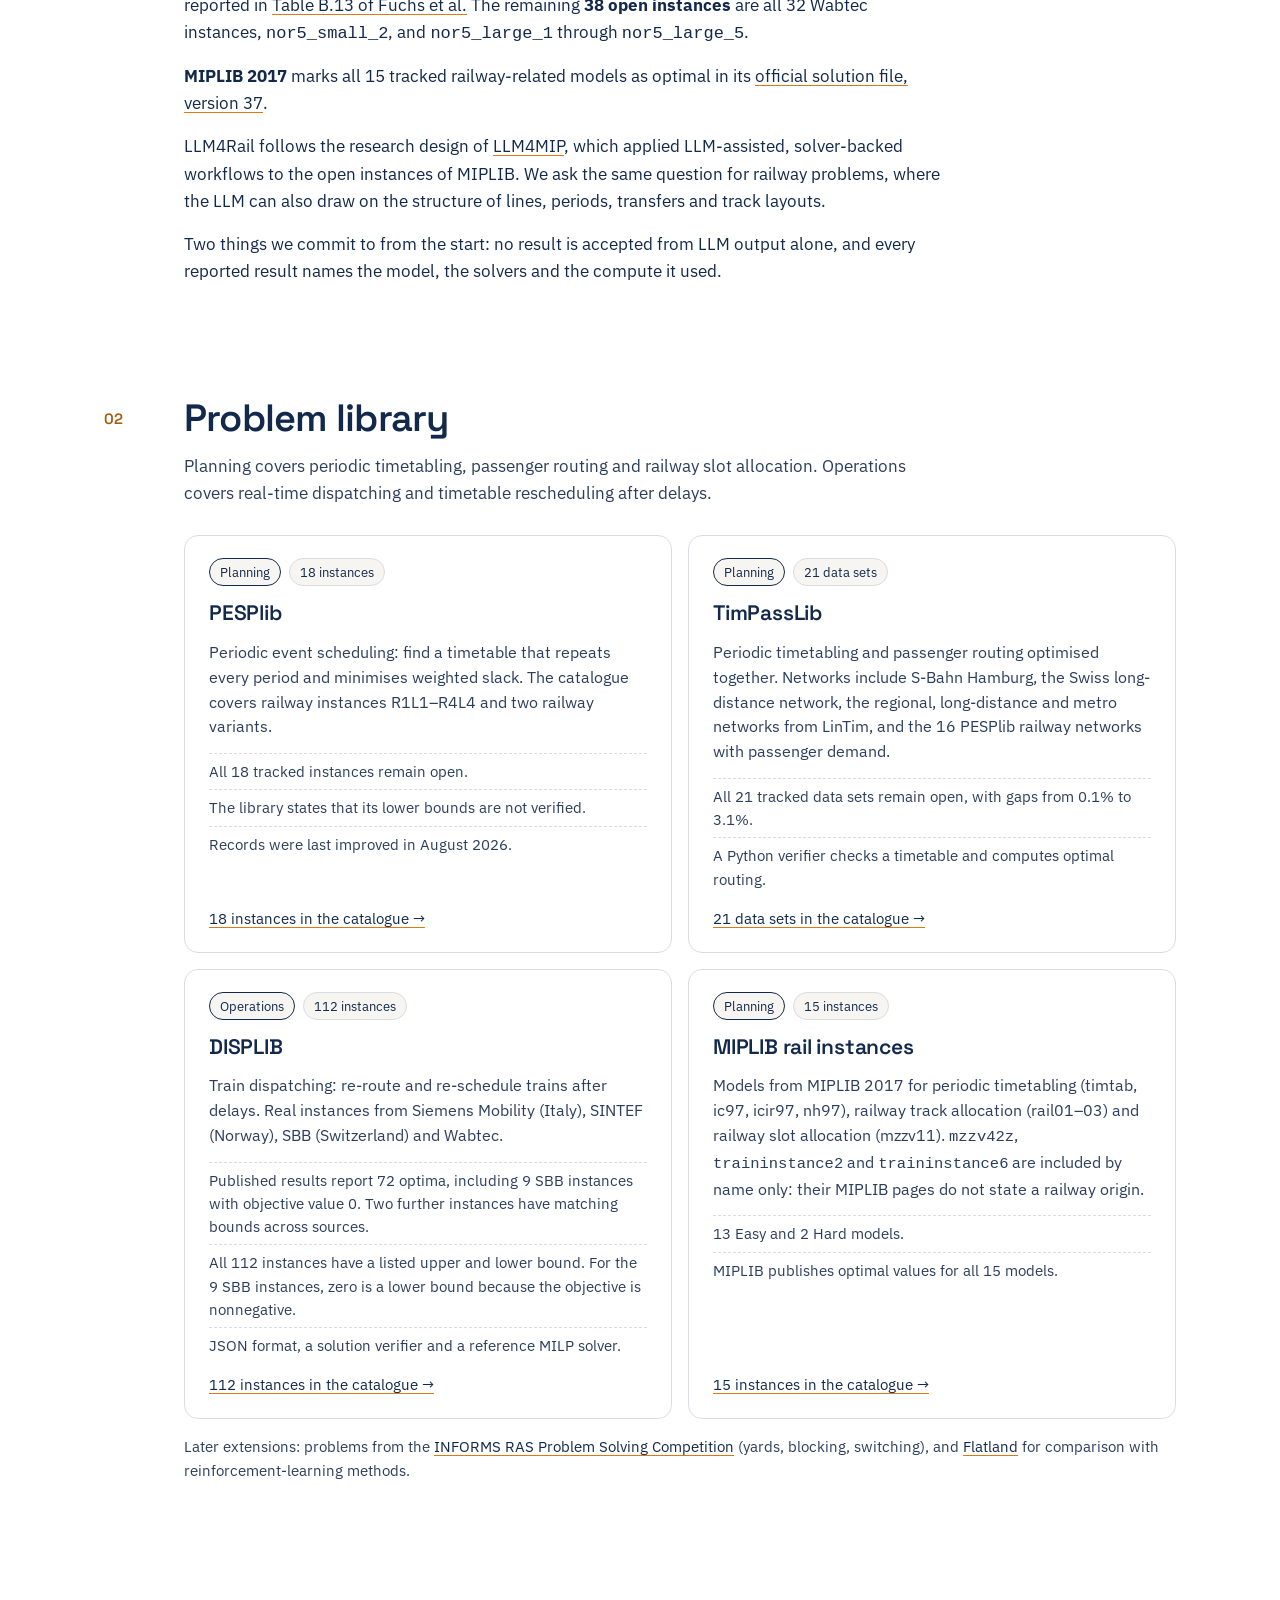
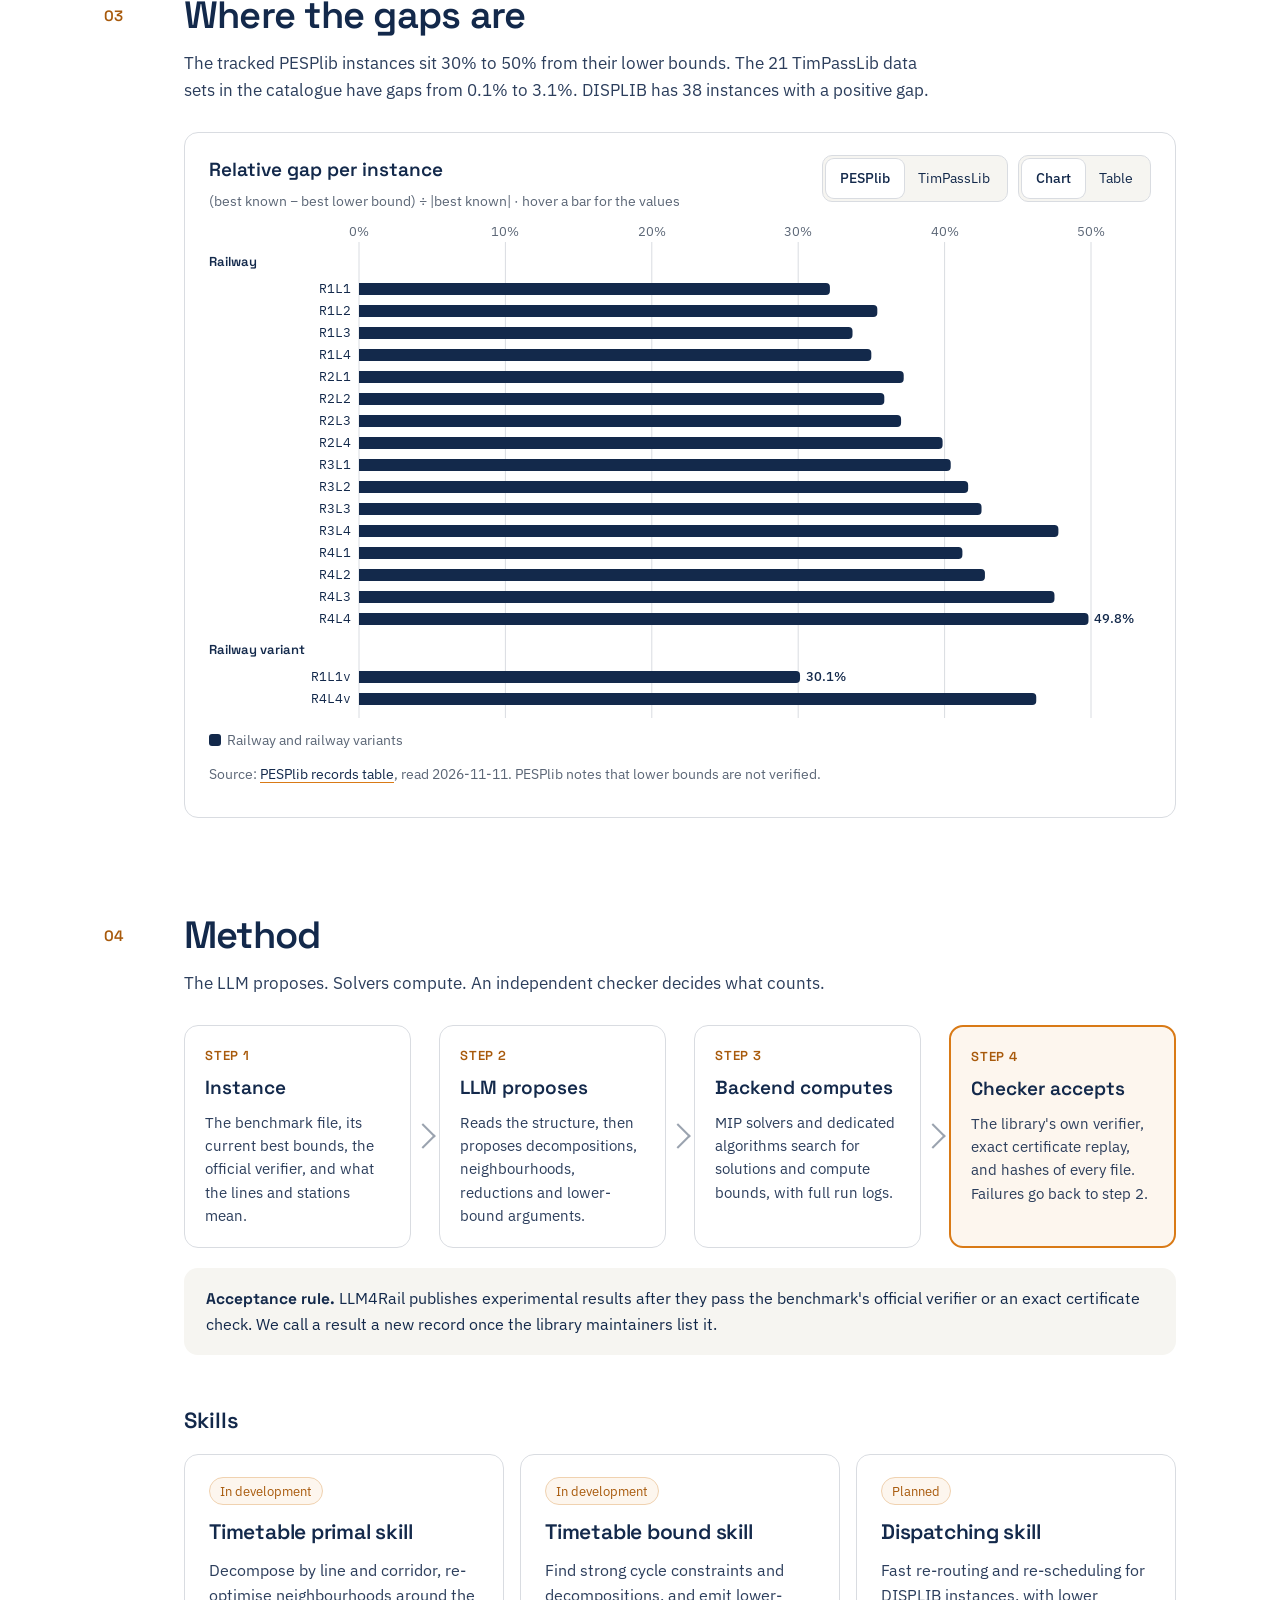
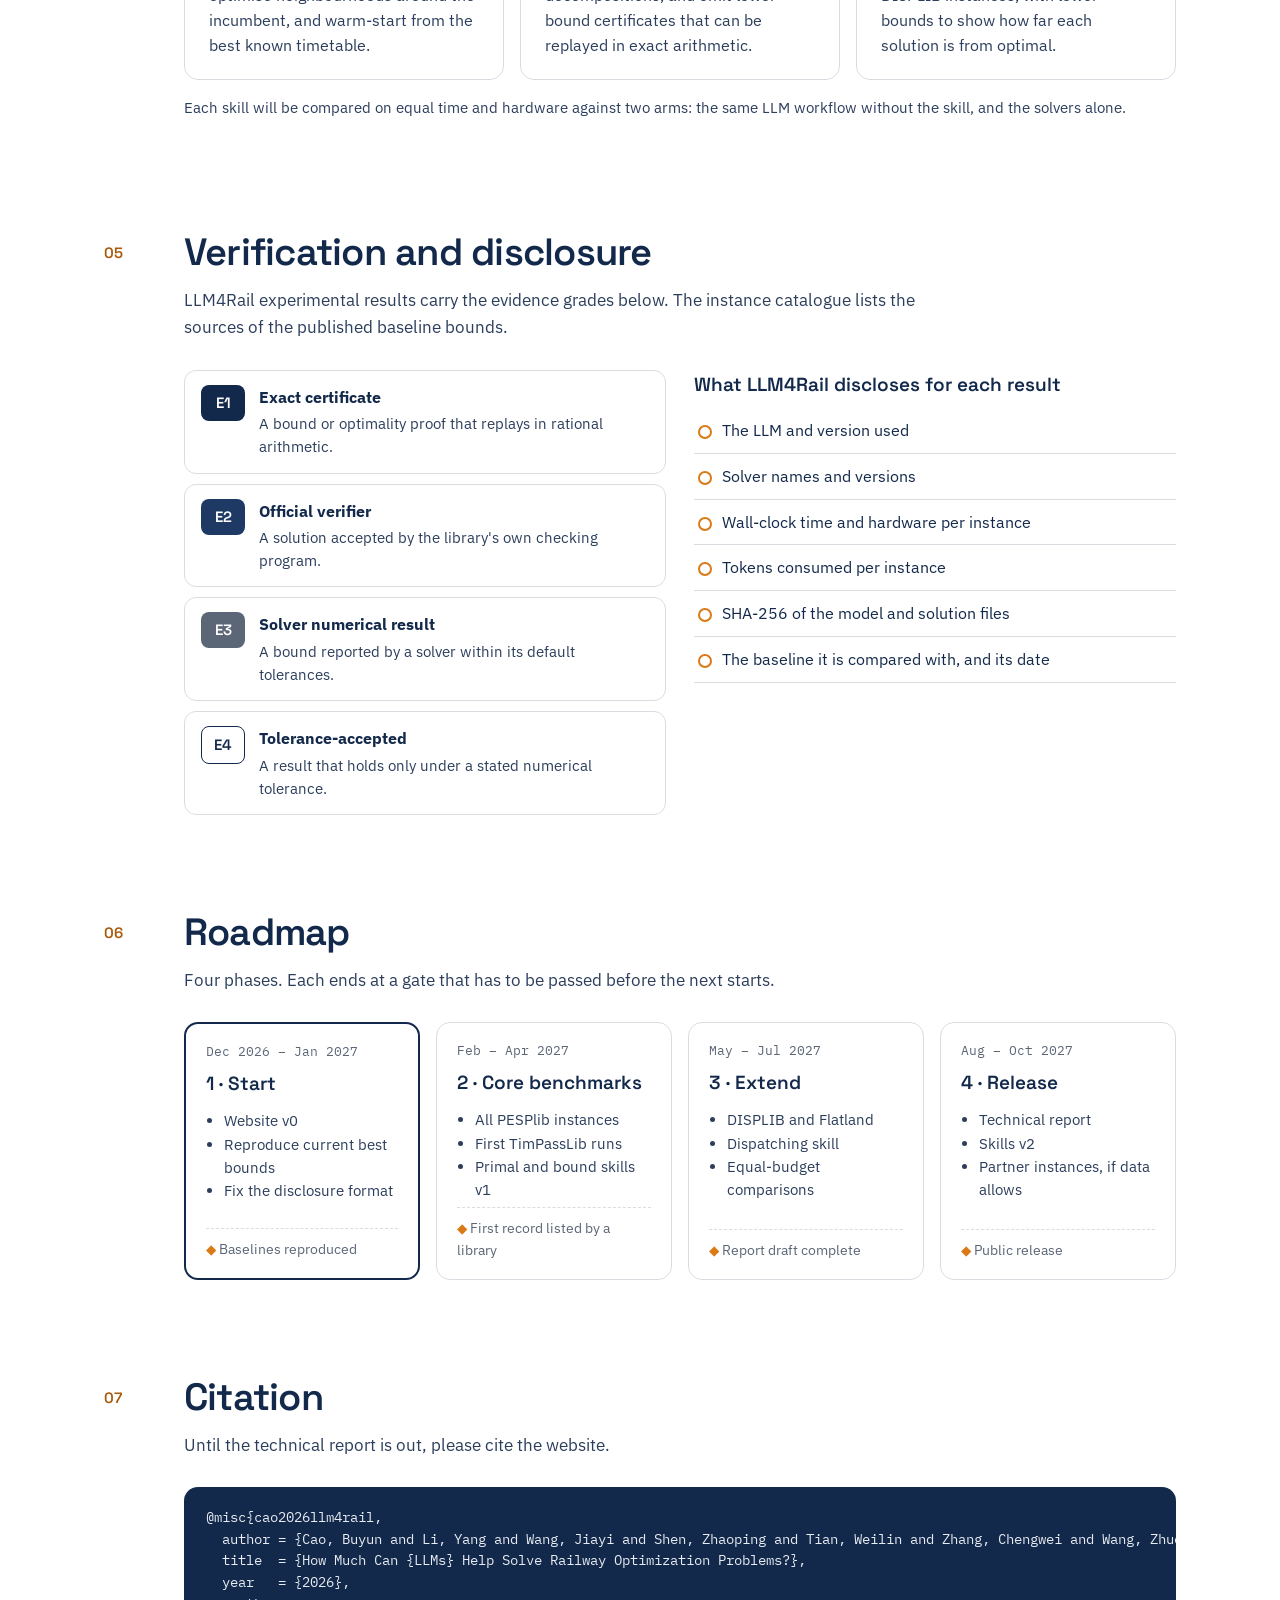
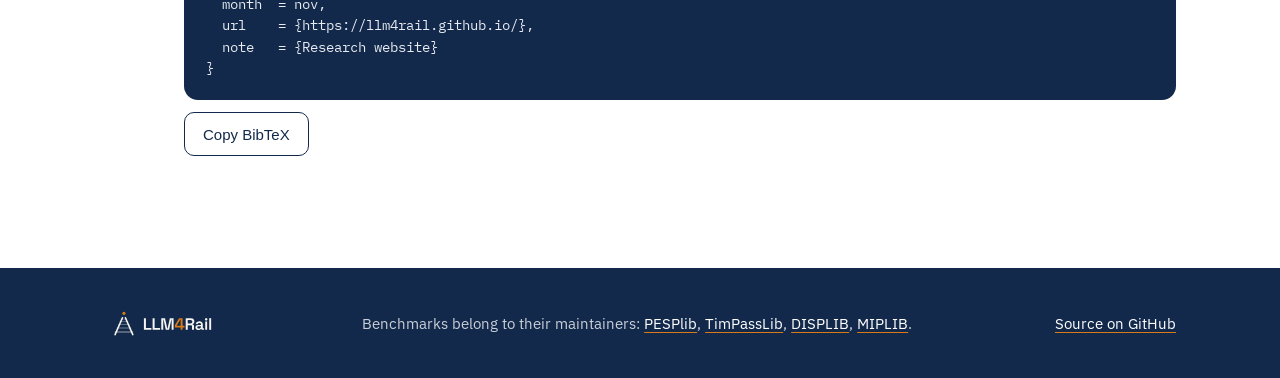
==== commit b754232a: "Correct PESPlib sizes and catalogue descriptions - PESPlib activity counts now come from the set-01 " ====
--- a/index.html
+++ b/index.html
@@ -100,7 +100,7 @@
         <p>LLM4Rail studies whether LLMs can help improve feasible timetables and dispatching solutions, tighten lower bounds, and reproduce known optima. Of the 166 model entries in the <a href="instances/index.html">catalogue</a>, 87 have optima reported by a paper or benchmark library, and 2 have matching bounds across sources. The remaining 77 have no published proof of optimality.</p>
         <p>All 18 <strong>PESPlib</strong> railway instances and all 21 <strong>TimPassLib</strong> railway and urban rail instances remain open.</p>
         <p>Of the 112 <strong>DISPLIB</strong> instances, <strong>72 are reported optimal</strong> in <a href="https://doi.org/10.4230/OASIcs.ATMOS.2026.6">Tables 5–6 of Stärk et al.</a> For two more, <code>nor5_small_1</code> and <code>nor5_small_5</code>, the verified feasible objective values match the lower bounds reported in <a href="https://doi.org/10.1016/j.jrtpm.2026.100600">Table B.13 of Fuchs et al.</a> The remaining <strong>38 open instances</strong> are all 32 Wabtec instances, <code>nor5_small_2</code>, and <code>nor5_large_1</code> through <code>nor5_large_5</code>.</p>
-        <p><strong>MIPLIB 2017</strong> marks all 15 tracked railway models as optimal in its <a href="https://miplib.zib.de/downloads/miplib2017-v37.solu">official solution file, version 37</a>.</p>
+        <p><strong>MIPLIB 2017</strong> marks all 15 tracked railway-related models as optimal in its <a href="https://miplib.zib.de/downloads/miplib2017-v37.solu">official solution file, version 37</a>.</p>
         <p>LLM4Rail follows the research design of <a href="https://llm4mip.github.io/">LLM4MIP</a>, which applied LLM-assisted, solver-backed workflows to the open instances of MIPLIB. We ask the same question for railway problems, where the LLM can also draw on the structure of lines, periods, transfers and track layouts.</p>
         <p>Two things we commit to from the start: no result is accepted from LLM output alone, and every reported result names the model, the solvers and the compute it used.</p>
       </div>
@@ -131,7 +131,7 @@
           <article class="card">
             <div class="meta"><span class="tag track-a">Planning</span><span class="tag">21 data sets</span></div>
             <h3>TimPassLib</h3>
-            <p>Periodic timetabling and passenger routing optimised together. Networks include S-Bahn Hamburg, the Athens metro, regional and long-distance railways, and the 16 PESPlib railway networks with passenger demand.</p>
+            <p>Periodic timetabling and passenger routing optimised together. Networks include S-Bahn Hamburg, the Swiss long-distance network, the regional, long-distance and metro networks from LinTim, and the 16 PESPlib railway networks with passenger demand.</p>
             <ul class="facts">
               <li>All 21 tracked data sets remain open, with gaps from 0.1% to 3.1%.</li>
               <li>A Python verifier checks a timetable and computes optimal routing.</li>
@@ -150,9 +150,9 @@
             <a class="more" href="instances/index.html#DISPLIB">112 instances in the catalogue →</a>
           </article>
           <article class="card">
-            <div class="meta"><span class="tag track-a">Planning and operations</span><span class="tag">15 instances</span></div>
+            <div class="meta"><span class="tag track-a">Planning</span><span class="tag">15 instances</span></div>
             <h3>MIPLIB rail instances</h3>
-            <p>Models from MIPLIB 2017 for periodic timetabling, railway slot allocation and train rescheduling.</p>
+            <p>Models from MIPLIB 2017 for periodic timetabling (timtab, ic97, icir97, nh97), railway track allocation (rail01–03) and railway slot allocation (mzzv11). <code>mzzv42z</code>, <code>traininstance2</code> and <code>traininstance6</code> are included by name only: their MIPLIB pages do not state a railway origin.</p>
             <ul class="facts">
               <li>13 Easy and 2 Hard models.</li>
               <li>MIPLIB publishes optimal values for all 15 models.</li>
